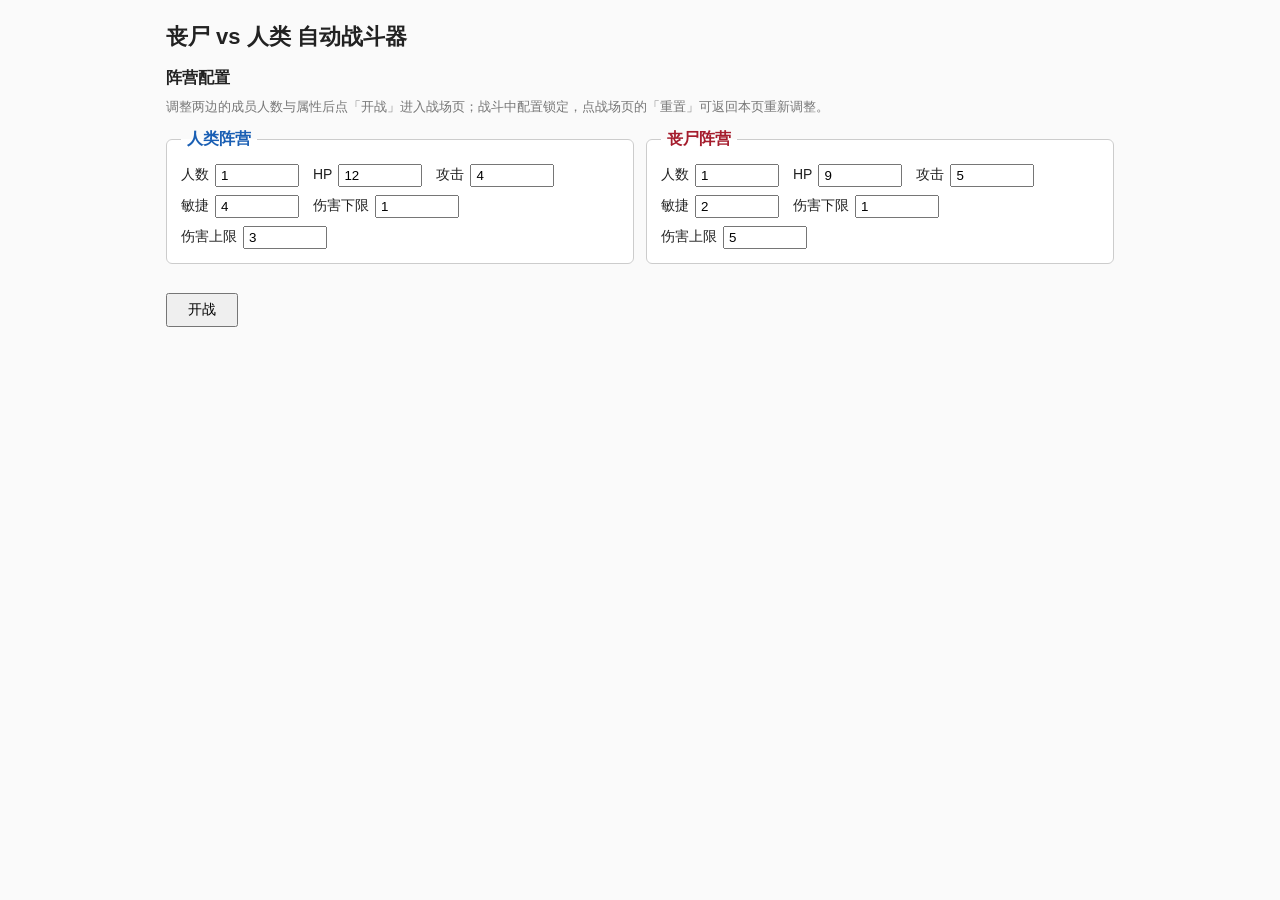
==== src/index.html @ df7a120a "refactor: move index.html into src/ as the entry point Follow-up to ADR 0002 per user request: the p" ====
<!DOCTYPE html>
<!--
======================================================================
 丧尸 vs 人类 自动战斗器
======================================================================
構成: 本ファイル（入口）+ styles.css / engine.js / ui.js（全て src/ 内）。
GameEngine / GameUI の API ドキュメントは engine.js 冒頭の
コメント塊を参照。
======================================================================
-->
<html lang="zh-CN">
<head>
<meta charset="UTF-8">
<meta name="viewport" content="width=device-width, initial-scale=1">
<title>丧尸 vs 人类 自动战斗器</title>
<link rel="stylesheet" href="styles.css">
</head>
<body>
<h1>丧尸 vs 人类 自动战斗器</h1>

<!-- 配置ページ（画面 1/2） -->
<section id="config-screen">
  <h2>阵营配置</h2>
  <p class="hint">调整两边的成员人数与属性后点「开战」进入战场页；战斗中配置锁定，点战场页的「重置」可返回本页重新调整。</p>
  <div id="faction-configs" class="factions"></div>
  <div id="config-error" class="error"></div>
  <div class="actions">
    <button id="btn-start">开战</button>
  </div>
</section>

<!-- 戦場ページ（画面 2/2） -->
<section id="battle-screen" hidden>
  <div class="battle-bar">
    <span class="bar-label">速度：</span>
    <button id="speed-slow" class="speed-btn">慢</button>
    <button id="speed-middle" class="speed-btn">中</button>
    <button id="speed-fast" class="speed-btn">快</button>
    <span class="bar-gap"></span>
    <button id="btn-skip">跳到结果</button>
    <button id="btn-reset">重置</button>
  </div>
  <div id="order-strip"></div>
  <div id="battlefield">
    <div class="side human-side">
      <div class="side-label human">人类阵营</div>
      <div class="side-grid" id="human-grid"></div>
    </div>
    <div class="vs-mark">VS</div>
    <div class="side zombie-side">
      <div class="side-label zombie">丧尸阵营</div>
      <div class="side-grid" id="zombie-grid"></div>
    </div>
  </div>
  <div id="battle-banner" hidden>
    <div id="banner-title"></div>
    <div id="banner-body" class="banner-body"></div>
  </div>
  <h2>战斗日志 <button id="btn-clear-log" class="small">清空日志</button></h2>
  <div id="battle-log" class="log"></div>
</section>

<script src="engine.js"></script>
<script src="ui.js"></script>
</body>
</html>
---- src/styles.css ----
:root { color-scheme: light; }
  * { box-sizing: border-box; }
  body {
    font-family: "Microsoft YaHei", "PingFang SC", "Segoe UI", sans-serif;
    max-width: 980px;
    margin: 0 auto;
    padding: 16px;
    color: #222;
    background: #fafafa;
    line-height: 1.55;
  }
  h1 { font-size: 22px; margin: 4px 0 12px; }
  h2 { font-size: 16px; margin: 10px 0 6px; }
  .hint { color: #777; font-size: 13px; margin: 2px 0 10px; }
  .factions { display: flex; gap: 12px; flex-wrap: wrap; }
  fieldset.faction {
    flex: 1 1 340px;
    border: 1px solid #ccc;
    border-radius: 6px;
    background: #fff;
    padding: 6px 14px 12px;
    margin: 0;
  }
  fieldset.faction.human legend { color: #1a5fb4; font-weight: bold; padding: 0 6px; }
  fieldset.faction.zombie legend { color: #a51d2d; font-weight: bold; padding: 0 6px; }
  .field { display: inline-flex; align-items: center; gap: 6px; margin: 6px 14px 2px 0; font-size: 14px; }
  .field input { width: 84px; padding: 2px 4px; }
  .error { color: #c01c28; font-size: 14px; min-height: 1.2em; margin: 8px 0 4px; }
  .actions { margin: 4px 0 8px; }
  button { padding: 6px 20px; font-size: 14px; cursor: pointer; }
  button:disabled { cursor: not-allowed; opacity: 0.5; }
  button.small { padding: 1px 10px; font-size: 12px; font-weight: normal; }

  /* ---- 戦場ページ：操作バー ---------------------------------------- */
  .battle-bar { display: flex; align-items: center; gap: 8px; margin: 2px 0 10px; flex-wrap: wrap; }
  .bar-label { font-size: 14px; color: #555; }
  .bar-gap { flex: 1 1 0; }
  .speed-btn { padding: 4px 16px; }
  .speed-btn.active { background: #1a5fb4; border-color: #1a5fb4; color: #fff; }

  /* ---- 順序帯 -------------------------------------------------------- */
  #order-strip {
    display: flex; flex-wrap: wrap; gap: 6px;
    padding: 8px; border: 1px solid #ccc; border-radius: 6px;
    background: #fff; min-height: 56px;
  }
  .chip {
    width: 62px; text-align: center;
    border: 1px solid #ddd; border-radius: 6px; background: #fff;
    padding: 4px 2px 2px; position: relative;
    transition: transform .15s ease, border-color .15s ease,
                background .15s ease, opacity .2s ease;
  }
  .chip-emoji { font-size: 20px; line-height: 1.2; }
  .chip-name { font-size: 11px; color: #333; white-space: nowrap; overflow: hidden; text-overflow: ellipsis; }
  .chip.active {
    transform: scale(1.18);
    border-color: #e8a33d; background: #fff7e0;
    box-shadow: 0 0 8px rgba(232, 163, 61, .75);
    z-index: 2;
  }
  .chip.downed { opacity: .45; filter: grayscale(1); }

  /* ---- 戦場（左右対峙の折り返しグリッド） ---------------------------- */
  #battlefield { display: flex; gap: 12px; align-items: flex-start; margin: 26px 0 14px; }
  .side { flex: 1 1 0; min-width: 0; }
  .side-label { font-weight: bold; font-size: 14px; margin-bottom: 8px; }
  .side-label.human { color: #1a5fb4; }
  .side-label.zombie { color: #a51d2d; text-align: right; }
  .side-grid { display: flex; flex-wrap: wrap; gap: 8px; justify-content: flex-start; }
  .zombie-side .side-grid { justify-content: flex-end; }
  .vs-mark { align-self: center; font-weight: bold; color: #bbb; font-size: 15px; flex: 0 0 auto; }

  /* ---- キャラカード（Emoji + 名前 + 血条） --------------------------- */
  .unit-card {
    width: 86px;
    border: 1px solid #ccc; border-radius: 6px; background: #fff;
    padding: 8px 4px 6px; text-align: center; position: relative;
    transition: opacity .2s ease, border-color .2s ease, box-shadow .2s ease;
  }
  .unit-card.human { border-top: 3px solid #1a5fb4; }
  .unit-card.zombie { border-top: 3px solid #a51d2d; }
  .unit-card.current { border-color: #e8a33d; box-shadow: 0 0 6px rgba(232, 163, 61, .8); }
  .unit-card.downed { opacity: .45; filter: grayscale(1); }
  .unit-emoji { font-size: 26px; line-height: 1.2; }
  .unit-name { font-size: 12px; color: #333; white-space: nowrap; overflow: hidden; text-overflow: ellipsis; }
  .hp-bar { height: 8px; background: #e5e5e5; border-radius: 4px; overflow: hidden; margin-top: 5px; }
  .hp-fill { height: 100%; width: 100%; background: #3fa34d; border-radius: 4px; transition: width .45s ease; }
  .hp-num { font-size: 11px; color: #666; margin-top: 2px; font-family: Consolas, monospace; }

  /* ---- 飘字（カード頭上に浮かんで消える） ---------------------------- */
  .float-layer { position: absolute; left: 0; right: 0; top: -10px; height: 0; pointer-events: none; z-index: 5; }
  .float-text {
    position: absolute; left: 50%; top: 0; transform: translateX(-50%);
    white-space: nowrap; font-weight: bold; font-size: 13px;
    text-shadow: 0 0 3px #fff, 0 0 3px #fff;
    animation: float-up .9s ease-out forwards;
  }
  .float-info { color: #333; }
  .float-damage { color: #c01c28; font-size: 15px; }
  @keyframes float-up {
    from { opacity: 1; transform: translate(-50%, 0); }
    to   { opacity: 0; transform: translate(-50%, -34px); }
  }

  /* ---- 被弾ライトアニメ（赤フラッシュ + 揺れ） ------------------------ */
  .unit-card.hit-flash { animation: hit-flash .5s ease; }
  @keyframes hit-flash {
    0%   { background: #fff; }
    25%  { background: #ffd2d2; transform: translateX(-3px); }
    50%  { background: #ffb3b3; transform: translateX(3px); }
    75%  { background: #ffd2d2; transform: translateX(-2px); }
    100% { background: #fff; transform: none; }
  }

  /* ---- 終局バナー ---------------------------------------------------- */
  #battle-banner {
    border: 2px solid #1a7f37; background: #eaf6ee; border-radius: 6px;
    padding: 10px 16px; margin: 12px 0; text-align: center;
  }
  #battle-banner.draw { border-color: #b26a00; background: #fff7e0; }
  #banner-title { font-size: 18px; font-weight: bold; margin: 2px 0; }
  .banner-body { white-space: pre-line; margin: 2px 0; font-size: 14px; font-family: inherit; }

  /* ---- 戦闘ログ ------------------------------------------------------ */
  .log {
    font-family: Consolas, "Courier New", monospace;
    font-size: 13px;
    border: 1px solid #ccc;
    background: #fff;
    border-radius: 6px;
    padding: 8px 12px;
    max-height: 460px;
    overflow-y: auto;
  }
  .log-round { font-weight: bold; color: #666; margin-top: 8px; }
  .log-order-header { font-weight: bold; margin-top: 4px; }
  .log-order { color: #333; }
  .log-reroll { color: #b26a00; }
  .log-action-fail { color: #9a9a9a; }
  .log-action-dodge { color: #1c5d99; }
  .log-action-hit { color: #222; }
  .log-victory { font-weight: bold; color: #1a7f37; margin-top: 6px; }
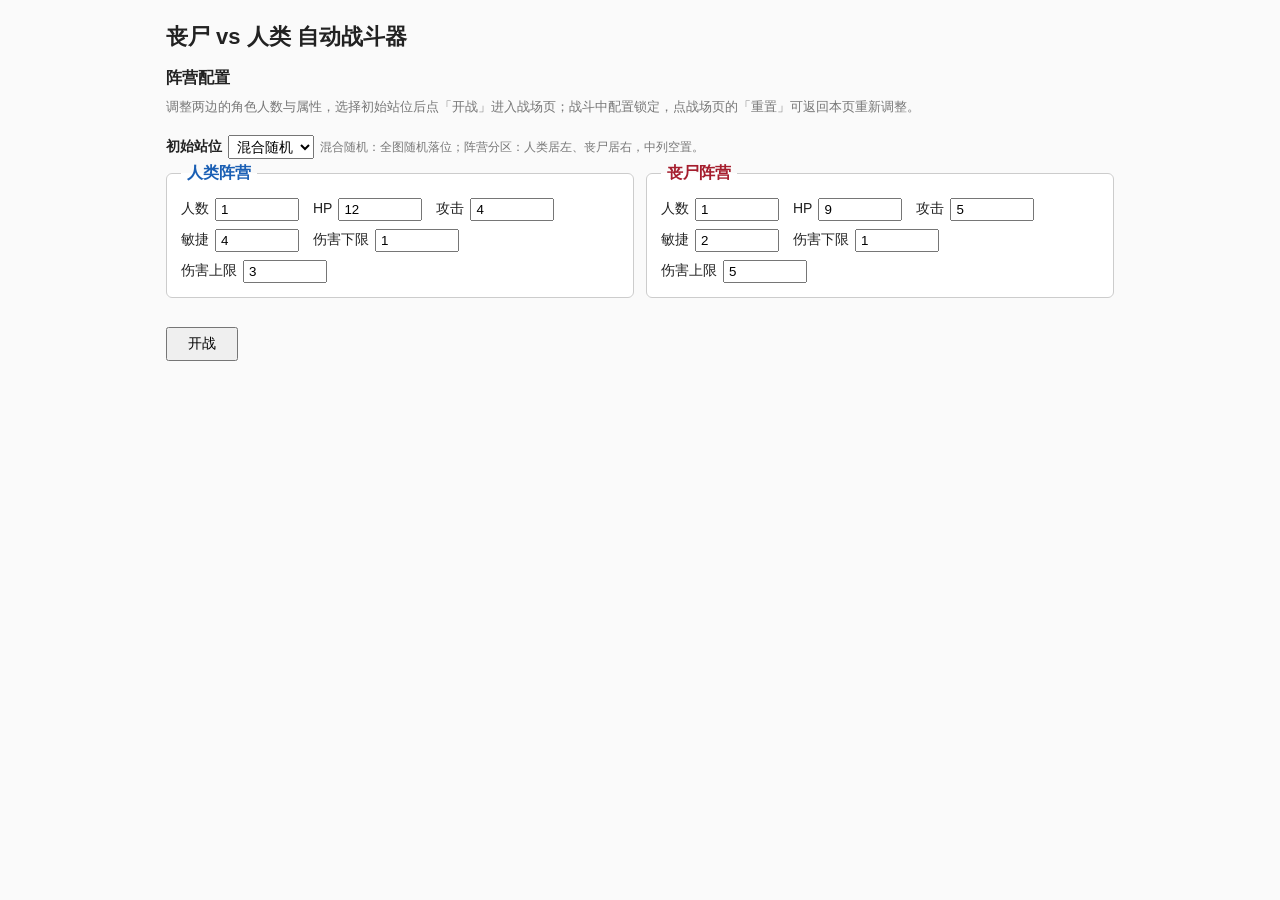
==== commit dbe9788d: "feat(ui): render 9x9 battlefield grid with placement select and slide animation - replace the two-si" ====
--- a/src/index.html
+++ b/src/index.html
@@ -21,7 +21,15 @@
 <!-- 配置ページ（画面 1/2） -->
 <section id="config-screen">
   <h2>阵营配置</h2>
-  <p class="hint">调整两边的成员人数与属性后点「开战」进入战场页；战斗中配置锁定，点战场页的「重置」可返回本页重新调整。</p>
+  <p class="hint">调整两边的角色人数与属性，选择初始站位后点「开战」进入战场页；战斗中配置锁定，点战场页的「重置」可返回本页重新调整。</p>
+  <div class="field global-field">
+    <label for="config-placement">初始站位</label>
+    <select id="config-placement">
+      <option value="mixed">混合随机</option>
+      <option value="split">阵营分区</option>
+    </select>
+    <span class="field-note">混合随机：全图随机落位；阵营分区：人类居左、丧尸居右，中列空置。</span>
+  </div>
   <div id="faction-configs" class="factions"></div>
   <div id="config-error" class="error"></div>
   <div class="actions">
@@ -42,15 +50,7 @@
   </div>
   <div id="order-strip"></div>
   <div id="battlefield">
-    <div class="side human-side">
-      <div class="side-label human">人类阵营</div>
-      <div class="side-grid" id="human-grid"></div>
-    </div>
-    <div class="vs-mark">VS</div>
-    <div class="side zombie-side">
-      <div class="side-label zombie">丧尸阵营</div>
-      <div class="side-grid" id="zombie-grid"></div>
-    </div>
+    <div id="battle-grid"></div>
   </div>
   <div id="battle-banner" hidden>
     <div id="banner-title"></div>
--- a/src/styles.css
+++ b/src/styles.css
@@ -25,6 +25,9 @@
   fieldset.faction.zombie legend { color: #a51d2d; font-weight: bold; padding: 0 6px; }
   .field { display: inline-flex; align-items: center; gap: 6px; margin: 6px 14px 2px 0; font-size: 14px; }
   .field input { width: 84px; padding: 2px 4px; }
+  .field select { padding: 2px 4px; font-size: 14px; }
+  .field.global-field { margin: 8px 0 2px; font-weight: bold; }
+  .field .field-note { font-weight: normal; color: #777; font-size: 12px; }
   .error { color: #c01c28; font-size: 14px; min-height: 1.2em; margin: 8px 0 4px; }
   .actions { margin: 4px 0 8px; }
   button { padding: 6px 20px; font-size: 14px; cursor: pointer; }
@@ -61,32 +64,38 @@
   }
   .chip.downed { opacity: .45; filter: grayscale(1); }
 
-  /* ---- 戦場（左右対峙の折り返しグリッド） ---------------------------- */
-  #battlefield { display: flex; gap: 12px; align-items: flex-start; margin: 26px 0 14px; }
-  .side { flex: 1 1 0; min-width: 0; }
-  .side-label { font-weight: bold; font-size: 14px; margin-bottom: 8px; }
-  .side-label.human { color: #1a5fb4; }
-  .side-label.zombie { color: #a51d2d; text-align: right; }
-  .side-grid { display: flex; flex-wrap: wrap; gap: 8px; justify-content: flex-start; }
-  .zombie-side .side-grid { justify-content: flex-end; }
-  .vs-mark { align-self: center; font-weight: bold; color: #bbb; font-size: 15px; flex: 0 0 auto; }
+  /* ---- 戦場（9×9 グリッド） ------------------------------------------ */
+  #battlefield { display: flex; justify-content: center; margin: 20px 0 14px; }
+  /* マス辺長 44px は ui.js の CELL_PX と必ず一致させること */
+  #battle-grid {
+    position: relative;
+    display: grid;
+    grid-template-columns: repeat(9, 44px);
+    grid-template-rows: repeat(9, 44px);
+    border: 2px solid #bbb; border-radius: 6px; background: #fff;
+    box-shadow: 0 1px 4px rgba(0, 0, 0, .08);
+  }
+  .grid-cell { border: 1px solid #ececec; }
+  .grid-cell.alt { background: #f6f8f6; }
 
-  /* ---- キャラカード（Emoji + 名前 + 血条） --------------------------- */
+  /* ---- キャラカード（マス内の紧凑卡: Emoji + 迷你血条、名前は title） --- */
   .unit-card {
-    width: 86px;
-    border: 1px solid #ccc; border-radius: 6px; background: #fff;
-    padding: 8px 4px 6px; text-align: center; position: relative;
-    transition: opacity .2s ease, border-color .2s ease, box-shadow .2s ease;
+    position: absolute; left: 0; top: 0;
+    width: 44px; height: 44px;
+    border: 1px solid #ccc; border-radius: 4px; background: #fff;
+    padding: 1px 1px 3px;
+    display: flex; flex-direction: column; align-items: center; justify-content: center;
+    gap: 1px;
+    transition: transform .25s ease, opacity .2s ease, border-color .2s ease, box-shadow .2s ease;
   }
-  .unit-card.human { border-top: 3px solid #1a5fb4; }
-  .unit-card.zombie { border-top: 3px solid #a51d2d; }
-  .unit-card.current { border-color: #e8a33d; box-shadow: 0 0 6px rgba(232, 163, 61, .8); }
-  .unit-card.downed { opacity: .45; filter: grayscale(1); }
-  .unit-emoji { font-size: 26px; line-height: 1.2; }
-  .unit-name { font-size: 12px; color: #333; white-space: nowrap; overflow: hidden; text-overflow: ellipsis; }
-  .hp-bar { height: 8px; background: #e5e5e5; border-radius: 4px; overflow: hidden; margin-top: 5px; }
-  .hp-fill { height: 100%; width: 100%; background: #3fa34d; border-radius: 4px; transition: width .45s ease; }
-  .hp-num { font-size: 11px; color: #666; margin-top: 2px; font-family: Consolas, monospace; }
+  .unit-card.human { border-top: 2px solid #1a5fb4; }
+  .unit-card.zombie { border-top: 2px solid #a51d2d; }
+  .unit-card.current { border-color: #e8a33d; box-shadow: 0 0 6px rgba(232, 163, 61, .8); z-index: 3; }
+  /* 倒地はグリッドから即時除去（表示を消す。順序帯は灰化 💀 を保持） */
+  .unit-card.downed { display: none; }
+  .unit-emoji { font-size: 19px; line-height: 1.1; }
+  .hp-bar { width: 34px; height: 5px; background: #e5e5e5; border-radius: 3px; overflow: hidden; }
+  .hp-fill { height: 100%; width: 100%; background: #3fa34d; border-radius: 3px; transition: width .45s ease; }
 
   /* ---- 飘字（カード頭上に浮かんで消える） ---------------------------- */
   .float-layer { position: absolute; left: 0; right: 0; top: -10px; height: 0; pointer-events: none; z-index: 5; }
@@ -104,13 +113,15 @@
   }
 
   /* ---- 被弾ライトアニメ（赤フラッシュ + 揺れ） ------------------------ */
+  /* 揺れは margin で表現する。transform はマス位置の保持に使っており、
+     keyframes で transform を書くと原点へ飛んで見えるため触らない */
   .unit-card.hit-flash { animation: hit-flash .5s ease; }
   @keyframes hit-flash {
     0%   { background: #fff; }
-    25%  { background: #ffd2d2; transform: translateX(-3px); }
-    50%  { background: #ffb3b3; transform: translateX(3px); }
-    75%  { background: #ffd2d2; transform: translateX(-2px); }
-    100% { background: #fff; transform: none; }
+    25%  { background: #ffd2d2; margin-left: -3px; }
+    50%  { background: #ffb3b3; margin-left: 3px; }
+    75%  { background: #ffd2d2; margin-left: -2px; }
+    100% { background: #fff; margin-left: 0; }
   }
 
   /* ---- 終局バナー ---------------------------------------------------- */
@@ -140,4 +151,6 @@
   .log-action-fail { color: #9a9a9a; }
   .log-action-dodge { color: #1c5d99; }
   .log-action-hit { color: #222; }
+  .log-action-move { color: #5a7d5a; }
+  .log-action-blocked { color: #b26a00; }
   .log-victory { font-weight: bold; color: #1a7f37; margin-top: 6px; }
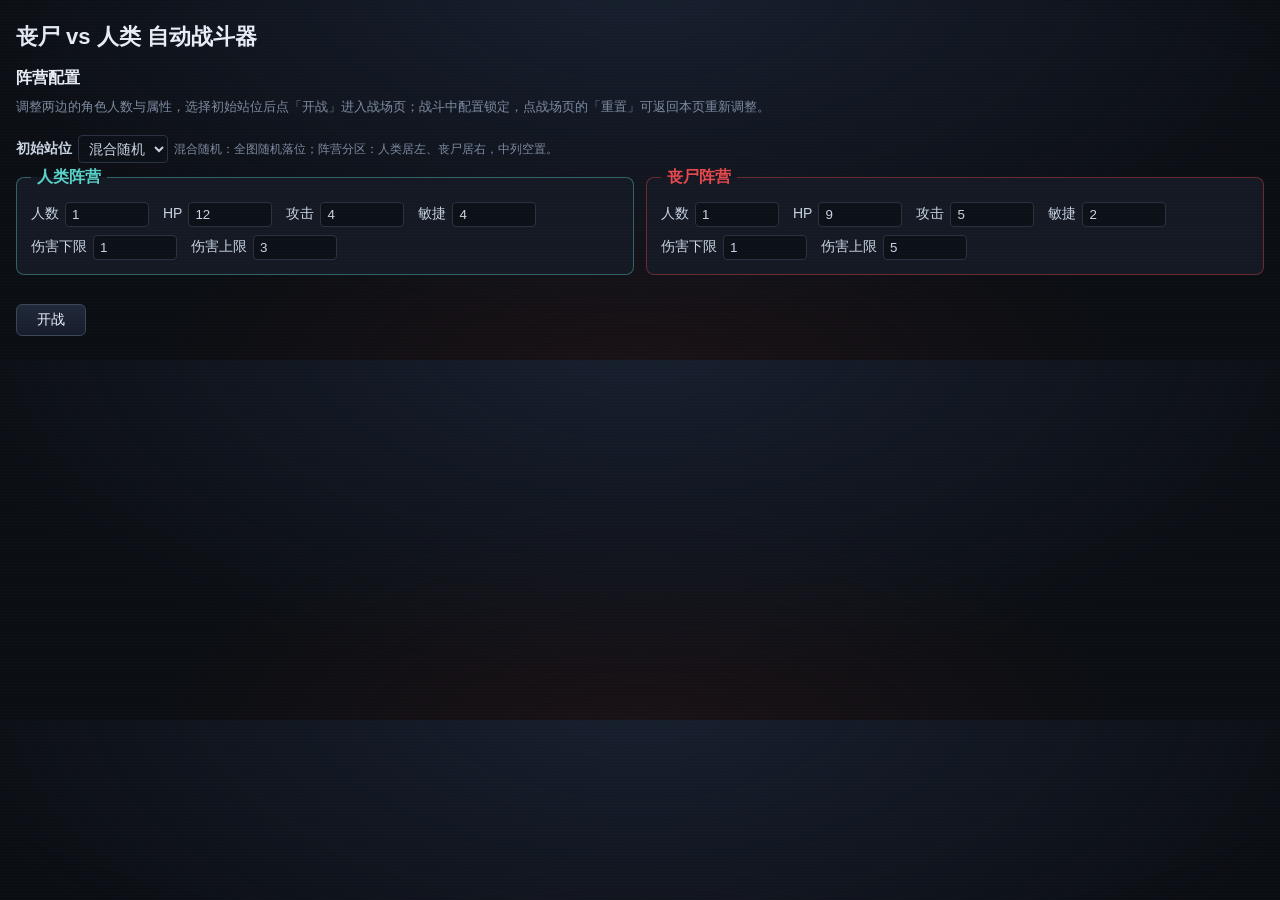
==== commit b71cfac7: "fix(ui): address first-review findings Standards axis: - README presentation sections re-synced with" ====
--- a/src/index.html
+++ b/src/index.html
@@ -18,8 +18,8 @@
 <body>
 <h1>丧尸 vs 人类 自动战斗器</h1>
 
-<!-- 配置ページ（画面 1/2） -->
-<section id="config-screen">
+<!-- 配置ページ（画面 1/2。暗色テーマクラスは #16 仕様 S8 の検査対象） -->
+<section id="config-screen" class="dark-theme">
   <h2>阵营配置</h2>
   <p class="hint">调整两边的角色人数与属性，选择初始站位后点「开战」进入战场页；战斗中配置锁定，点战场页的「重置」可返回本页重新调整。</p>
   <div class="field global-field">
@@ -37,27 +37,49 @@
   </div>
 </section>
 
-<!-- 戦場ページ（画面 2/2） -->
+<!-- 戦場ページ（画面 2/2。3 カラム骨組み: 左=態勢ゲージ / 中=戦場 / 右=ログ） -->
 <section id="battle-screen" hidden>
-  <div class="battle-bar">
-    <span class="bar-label">速度：</span>
-    <button id="speed-slow" class="speed-btn">慢</button>
-    <button id="speed-middle" class="speed-btn">中</button>
-    <button id="speed-fast" class="speed-btn">快</button>
-    <span class="bar-gap"></span>
-    <button id="btn-skip">跳到结果</button>
-    <button id="btn-reset">重置</button>
+  <div class="battle-columns">
+    <aside id="power-pane">
+      <h2>态势</h2>
+      <div class="camp-block human">
+        <div class="camp-name">人类阵营</div>
+        <div class="power-bar"><div class="power-fill" id="power-fill-human"></div></div>
+        <div class="power-num" id="power-num-human"></div>
+      </div>
+      <div class="camp-block zombie">
+        <div class="camp-name">丧尸阵营</div>
+        <div class="power-bar"><div class="power-fill" id="power-fill-zombie"></div></div>
+        <div class="power-num" id="power-num-zombie"></div>
+      </div>
+    </aside>
+    <div id="battlefield-wrap">
+      <div class="battle-bar">
+        <span class="bar-label">速度：</span>
+        <button id="speed-slow" class="speed-btn">慢</button>
+        <button id="speed-middle" class="speed-btn">中</button>
+        <button id="speed-fast" class="speed-btn">快</button>
+        <span class="bar-gap"></span>
+        <button id="btn-skip">跳到结果</button>
+        <button id="btn-reset">重置</button>
+      </div>
+      <div id="order-strip"></div>
+      <div id="battlefield">
+        <div id="battle-grid"></div>
+        <div id="intent-layer"></div>
+        <div id="fx-redge" class="fx-redge"></div>
+        <div id="fx-spot" class="fx-spot"></div>
+      </div>
+      <div id="battle-banner" hidden>
+        <div id="banner-title"></div>
+        <div id="banner-body" class="banner-body"></div>
+      </div>
+    </div>
+    <aside id="log-pane">
+      <h2>战斗日志 <button id="btn-clear-log" class="small">清空日志</button></h2>
+      <div id="battle-log" class="log"></div>
+    </aside>
   </div>
-  <div id="order-strip"></div>
-  <div id="battlefield">
-    <div id="battle-grid"></div>
-  </div>
-  <div id="battle-banner" hidden>
-    <div id="banner-title"></div>
-    <div id="banner-body" class="banner-body"></div>
-  </div>
-  <h2>战斗日志 <button id="btn-clear-log" class="small">清空日志</button></h2>
-  <div id="battle-log" class="log"></div>
 </section>
 
 <script src="engine.js"></script>
--- a/src/styles.css
+++ b/src/styles.css
@@ -1,156 +1,341 @@
-  :root { color-scheme: light; }
+  /* =====================================================================
+   * 暗色末日テーマ（#16 仕様: 原型 A「転播 HUD」の変数基線。対比度の微調整以外
+   * の色変更は禁止）。最小設計幅 ~1280px — 更窄では横方向スクロールする
+   * ===================================================================== */
+  :root {
+    color-scheme: dark;
+    --bg: #0b0e13; --bg2: #10141c; --panel: #141924; --line: #2a3140;
+    --ink: #c9d4e3; --ink-dim: #7d8aa0;
+    --human: #5ad1c8; --human-deep: #1d6f6a;
+    --zombie: #e5484d; --zombie-deep: #7a1f24;
+    --gold: #e8c268;
+    /* 演出尺（#16 仕様。ui.js の FX_DUR と必ず一致させること） */
+    --dur-shake: .4s;   /* 初接戦: 画面シェイク＋赤縁グロー */
+    --dur-spot: .9s;    /* 倒地: スポットライト暗転 */
+    --dur-freeze: .6s;  /* 終局: フリーズ */
+  }
   * { box-sizing: border-box; }
   body {
     font-family: "Microsoft YaHei", "PingFang SC", "Segoe UI", sans-serif;
-    max-width: 980px;
+    min-width: 1280px;
     margin: 0 auto;
     padding: 16px;
-    color: #222;
-    background: #fafafa;
+    color: var(--ink);
     line-height: 1.55;
-  }
-  h1 { font-size: 22px; margin: 4px 0 12px; }
-  h2 { font-size: 16px; margin: 10px 0 6px; }
-  .hint { color: #777; font-size: 13px; margin: 2px 0 10px; }
+    background:
+      radial-gradient(1200px 600px at 50% -10%, #182030 0%, transparent 60%),
+      radial-gradient(900px 500px at 50% 115%, #1c1216 0%, transparent 55%),
+      var(--bg);
+  }
+  /* 廃土の質感: 微かな走査線＋暗隅（画像は使わない。最背面層なので触れない） */
+  body::after {
+    content: ""; position: fixed; inset: 0; pointer-events: none; z-index: 3;
+    background:
+      repeating-linear-gradient(0deg, rgba(255,255,255,.012) 0 1px, transparent 1px 3px),
+      radial-gradient(140% 100% at 50% 50%, transparent 55%, rgba(0,0,0,.42) 100%);
+  }
+  h1 { font-size: 22px; margin: 4px 0 12px; color: #e7edf5; }
+  h2 { font-size: 16px; margin: 10px 0 6px; color: #e7edf5; }
+  .hint { color: var(--ink-dim); font-size: 13px; margin: 2px 0 10px; }
+
+  /* ---- 配置ページ ------------------------------------------------------ */
   .factions { display: flex; gap: 12px; flex-wrap: wrap; }
   fieldset.faction {
     flex: 1 1 340px;
-    border: 1px solid #ccc;
-    border-radius: 6px;
-    background: #fff;
+    border: 1px solid var(--line);
+    border-radius: 8px;
+    background: var(--panel);
     padding: 6px 14px 12px;
     margin: 0;
   }
-  fieldset.faction.human legend { color: #1a5fb4; font-weight: bold; padding: 0 6px; }
-  fieldset.faction.zombie legend { color: #a51d2d; font-weight: bold; padding: 0 6px; }
+  fieldset.faction.human { border-color: rgba(90, 209, 200, .4); }
+  fieldset.faction.zombie { border-color: rgba(229, 72, 77, .4); }
+  fieldset.faction.human legend { color: var(--human); font-weight: bold; padding: 0 6px; }
+  fieldset.faction.zombie legend { color: var(--zombie); font-weight: bold; padding: 0 6px; }
   .field { display: inline-flex; align-items: center; gap: 6px; margin: 6px 14px 2px 0; font-size: 14px; }
-  .field input { width: 84px; padding: 2px 4px; }
-  .field select { padding: 2px 4px; font-size: 14px; }
+  .field input {
+    width: 84px; padding: 4px 6px;
+    background: #0c1017; border: 1px solid var(--line); color: var(--ink);
+    border-radius: 4px;
+  }
+  .field select {
+    padding: 4px 6px; font-size: 14px;
+    background: #0c1017; border: 1px solid var(--line); color: var(--ink);
+    border-radius: 4px;
+  }
+  .field input:focus, .field select:focus { outline: 1px solid var(--human); }
   .field.global-field { margin: 8px 0 2px; font-weight: bold; }
-  .field .field-note { font-weight: normal; color: #777; font-size: 12px; }
-  .error { color: #c01c28; font-size: 14px; min-height: 1.2em; margin: 8px 0 4px; }
+  .field .field-note { font-weight: normal; color: var(--ink-dim); font-size: 12px; }
+  .error { color: #ff7b80; font-size: 14px; min-height: 1.2em; margin: 8px 0 4px; }
   .actions { margin: 4px 0 8px; }
-  button { padding: 6px 20px; font-size: 14px; cursor: pointer; }
-  button:disabled { cursor: not-allowed; opacity: 0.5; }
+  button {
+    padding: 6px 20px; font-size: 14px; cursor: pointer;
+    background: linear-gradient(180deg, #20283a, #161c2a); color: #eaf1fb;
+    border: 1px solid #3b4656; border-radius: 6px;
+  }
+  button:hover { box-shadow: 0 0 12px rgba(90, 209, 200, .25); }
+  button:disabled { cursor: not-allowed; opacity: .45; box-shadow: none; }
   button.small { padding: 1px 10px; font-size: 12px; font-weight: normal; }
 
-  /* ---- 戦場ページ：操作バー ---------------------------------------- */
+  /* ---- 戦場ページ 3 カラム骨組み（#16: 左=態勢ゲージ / 中=戦場 / 右=ログ） -------- */
+  .battle-columns {
+    display: grid;
+    grid-template-columns: 250px minmax(620px, auto) 330px;
+    gap: 16px;
+    align-items: start;
+  }
+  #power-pane { position: sticky; top: 12px; }
+  #power-pane h2 { margin: 2px 0 8px; }
+  .camp-block {
+    border: 1px solid var(--line); border-radius: 8px; background: var(--panel);
+    padding: 10px 12px; margin-bottom: 12px;
+  }
+  .camp-block.human .camp-name { color: var(--human); font-weight: bold; font-size: 13px; margin-bottom: 7px; }
+  .camp-block.zombie .camp-name { color: var(--zombie); font-weight: bold; font-size: 13px; margin-bottom: 7px; }
+  .power-bar { height: 12px; border-radius: 6px; background: #1a212e; overflow: hidden; border: 1px solid #232b3b; }
+  .power-fill { height: 100%; width: 100%; transition: width .5s ease; }
+  .camp-block.human .power-fill { background: linear-gradient(90deg, var(--human-deep), var(--human)); }
+  .camp-block.zombie .power-fill { background: linear-gradient(90deg, var(--zombie-deep), var(--zombie)); }
+  .power-num { font-size: 12px; color: var(--ink-dim); text-align: right; margin-top: 5px; font-variant-numeric: tabular-nums; }
+  #log-pane { position: sticky; top: 12px; }
+  #log-pane h2 { margin: 2px 0 6px; }
+
+  /* ---- 戦場ページ：操作バー -------------------------------------------- */
   .battle-bar { display: flex; align-items: center; gap: 8px; margin: 2px 0 10px; flex-wrap: wrap; }
-  .bar-label { font-size: 14px; color: #555; }
+  .bar-label { font-size: 14px; color: var(--ink-dim); }
   .bar-gap { flex: 1 1 0; }
   .speed-btn { padding: 4px 16px; }
-  .speed-btn.active { background: #1a5fb4; border-color: #1a5fb4; color: #fff; }
-
-  /* ---- 順序帯 -------------------------------------------------------- */
+  .speed-btn.active {
+    background: linear-gradient(180deg, #1d4b47, #143230);
+    border-color: var(--human); color: #dffffb;
+    box-shadow: 0 0 10px rgba(90, 209, 200, .3);
+  }
+
+  /* ---- 順序帯 ---------------------------------------------------------- */
   #order-strip {
     display: flex; flex-wrap: wrap; gap: 6px;
-    padding: 8px; border: 1px solid #ccc; border-radius: 6px;
-    background: #fff; min-height: 56px;
+    padding: 8px; border: 1px solid var(--line); border-radius: 8px;
+    background: var(--panel); min-height: 56px;
   }
   .chip {
     width: 62px; text-align: center;
-    border: 1px solid #ddd; border-radius: 6px; background: #fff;
+    border: 1px solid var(--line); border-radius: 6px; background: rgba(255, 255, 255, .02);
     padding: 4px 2px 2px; position: relative;
     transition: transform .15s ease, border-color .15s ease,
                 background .15s ease, opacity .2s ease;
   }
+  .chip.human { border-color: rgba(90, 209, 200, .35); }
+  .chip.zombie { border-color: rgba(229, 72, 77, .35); }
   .chip-emoji { font-size: 20px; line-height: 1.2; }
-  .chip-name { font-size: 11px; color: #333; white-space: nowrap; overflow: hidden; text-overflow: ellipsis; }
+  .chip-name { font-size: 11px; color: var(--ink); white-space: nowrap; overflow: hidden; text-overflow: ellipsis; }
   .chip.active {
     transform: scale(1.18);
-    border-color: #e8a33d; background: #fff7e0;
-    box-shadow: 0 0 8px rgba(232, 163, 61, .75);
+    background: rgba(255, 255, 255, .08);
+    border-color: var(--gold);
+    box-shadow: 0 0 10px rgba(232, 194, 104, .55);
     z-index: 2;
   }
-  .chip.downed { opacity: .45; filter: grayscale(1); }
-
-  /* ---- 戦場（9×9 グリッド） ------------------------------------------ */
-  #battlefield { display: flex; justify-content: center; margin: 20px 0 14px; }
-  /* マス辺長 44px は ui.js の CELL_PX と必ず一致させること */
+  .chip.downed { opacity: .38; filter: grayscale(.9); }
+
+  /* ---- 戦場（9×9 グリッド） -------------------------------------------- */
+  /* 枠線は #battlefield 側に持たせる（#intent-layer と格子の座標原点を
+     一致させるため。grid は素の 9×9 並びだけにする） */
+  #battlefield {
+    position: relative;
+    display: flex; justify-content: center;
+    margin: 20px 0 14px;
+    border: 1px solid var(--line); border-radius: 8px; background: #070a0f;
+    padding: 6px;
+    box-shadow: 0 18px 50px rgba(0, 0, 0, .55), inset 0 0 40px rgba(0, 0, 0, .5);
+  }
+  /* マス辺長 64px は ui.js の CELL_PX と必ず一致させること（#16 仕様） */
   #battle-grid {
     position: relative;
     display: grid;
-    grid-template-columns: repeat(9, 44px);
-    grid-template-rows: repeat(9, 44px);
-    border: 2px solid #bbb; border-radius: 6px; background: #fff;
-    box-shadow: 0 1px 4px rgba(0, 0, 0, .08);
-  }
-  .grid-cell { border: 1px solid #ececec; }
-  .grid-cell.alt { background: #f6f8f6; }
-
-  /* ---- キャラカード（マス内の紧凑卡: Emoji + 迷你血条、名前は title） --- */
+    grid-template-columns: repeat(9, 64px);
+    grid-template-rows: repeat(9, 64px);
+  }
+  .grid-cell {
+    border: 1px solid #1b212d; background: #0d1119; border-radius: 2px;
+    background-image: linear-gradient(135deg, rgba(255, 255, 255, .015) 25%, transparent 25%);
+  }
+  .grid-cell.alt { background-color: #101623; }
+
+  /* ---- キャラカード（マス内カード: Emoji + ミニ血条 + 常時表示名前） --------- */
   .unit-card {
     position: absolute; left: 0; top: 0;
-    width: 44px; height: 44px;
-    border: 1px solid #ccc; border-radius: 4px; background: #fff;
-    padding: 1px 1px 3px;
+    width: 64px; height: 64px;
+    border: 1px solid var(--line); border-radius: 4px;
+    background: linear-gradient(180deg, rgba(255, 255, 255, .06), rgba(255, 255, 255, .015));
+    padding: 2px 1px 1px;
     display: flex; flex-direction: column; align-items: center; justify-content: center;
     gap: 1px;
     transition: transform .25s ease, opacity .2s ease, border-color .2s ease, box-shadow .2s ease;
   }
-  .unit-card.human { border-top: 2px solid #1a5fb4; }
-  .unit-card.zombie { border-top: 2px solid #a51d2d; }
-  .unit-card.current { border-color: #e8a33d; box-shadow: 0 0 6px rgba(232, 163, 61, .8); z-index: 3; }
-  /* 倒地はグリッドから即時除去（表示を消す。順序帯は灰化 💀 を保持） */
-  .unit-card.downed { display: none; }
-  .unit-emoji { font-size: 19px; line-height: 1.1; }
-  .hp-bar { width: 34px; height: 5px; background: #e5e5e5; border-radius: 3px; overflow: hidden; }
-  .hp-fill { height: 100%; width: 100%; background: #3fa34d; border-radius: 3px; transition: width .45s ease; }
-
-  /* ---- 飘字（カード頭上に浮かんで消える） ---------------------------- */
+  .unit-card.human {
+    border-color: rgba(90, 209, 200, .55); border-top: 2px solid var(--human);
+    box-shadow: 0 0 9px rgba(90, 209, 200, .18);
+  }
+  .unit-card.zombie {
+    border-color: rgba(229, 72, 77, .55); border-top: 2px solid var(--zombie);
+    box-shadow: 0 0 9px rgba(229, 72, 77, .18);
+  }
+  .unit-card.current {
+    border-color: var(--gold); box-shadow: 0 0 10px rgba(232, 194, 104, .65);
+    outline: 1.5px solid rgba(255, 255, 255, .55); outline-offset: 1px;
+    z-index: 3;
+  }
+  /* 倒地（#16 仕様: グレースケール＋スタンプ）: 倒地拍に「倒地」スタンプを押し、
+     そのまま薄れながら消える（JS タイマー不使用。クラスは残すので検査は
+     classList で成立つ） */
+  .unit-card.downed {
+    pointer-events: none;
+    filter: grayscale(1);
+    animation: downed-out 1.5s ease forwards;
+  }
+  .unit-card.downed::after {
+    content: '倒地';
+    position: absolute; inset: 0;
+    display: flex; align-items: center; justify-content: center;
+    color: var(--zombie); font-weight: 800; font-size: 13px; letter-spacing: .2em;
+    text-indent: .2em;
+    border: 2px solid var(--zombie); border-radius: 4px;
+    background: rgba(11, 14, 19, .72);
+    transform: rotate(-12deg);
+  }
+  @keyframes downed-out {
+    0% { opacity: 1; }
+    55% { opacity: .85; }
+    100% { opacity: 0; }
+  }
+  .unit-emoji { font-size: 26px; line-height: 1.1; }
+  .hp-bar { width: 46px; height: 5px; background: #232a38; border-radius: 3px; overflow: hidden; }
+  .hp-fill { height: 100%; width: 100%; border-radius: 3px; transition: width .45s ease; }
+  .unit-card.human .hp-fill { background: linear-gradient(90deg, var(--human-deep), var(--human)); }
+  .unit-card.zombie .hp-fill { background: linear-gradient(90deg, var(--zombie-deep), var(--zombie)); }
+  /* 常時表示名前（#16 仕様: 4 字超は省略記号。data は全文を保持する。
+     10px 全角 4 字 = 40px が上限なので、5 字目から必ず「…」に丸まる） */
+  .unit-name {
+    max-width: 43px; font-size: 10px; line-height: 1.1; color: var(--ink-dim);
+    white-space: nowrap; overflow: hidden; text-overflow: ellipsis;
+  }
+
+  /* ---- 飘字（カード頭上に浮かんで消える） ------------------------------ */
   .float-layer { position: absolute; left: 0; right: 0; top: -10px; height: 0; pointer-events: none; z-index: 5; }
   .float-text {
     position: absolute; left: 50%; top: 0; transform: translateX(-50%);
-    white-space: nowrap; font-weight: bold; font-size: 13px;
-    text-shadow: 0 0 3px #fff, 0 0 3px #fff;
+    white-space: nowrap; font-weight: bold; font-size: 14px;
+    text-shadow: 0 2px 6px #000;
     animation: float-up .9s ease-out forwards;
   }
-  .float-info { color: #333; }
-  .float-damage { color: #c01c28; font-size: 15px; }
+  .float-info { color: #9fb3d0; font-size: 12px; }
+  .float-damage { color: #ff7b80; font-size: 15px; }
   @keyframes float-up {
     from { opacity: 1; transform: translate(-50%, 0); }
     to   { opacity: 0; transform: translate(-50%, -34px); }
   }
 
-  /* ---- 被弾ライトアニメ（赤フラッシュ + 揺れ） ------------------------ */
-  /* 揺れは margin で表現する。transform はマス位置の保持に使っており、
-     keyframes で transform を書くと原点へ飛んで見えるため触らない */
-  .unit-card.hit-flash { animation: hit-flash .5s ease; }
+  /* ---- 被弾ライトアニメ（赤フラッシュ） -------------------------------- */
+  /* transform はマス位置の保持に使うため触らない（原型 A の hitflash と同じく
+     色の脈動だけに絞る） */
+  .unit-card.hit-flash { animation: hit-flash .38s ease; }
   @keyframes hit-flash {
-    0%   { background: #fff; }
-    25%  { background: #ffd2d2; margin-left: -3px; }
-    50%  { background: #ffb3b3; margin-left: 3px; }
-    75%  { background: #ffd2d2; margin-left: -2px; }
-    100% { background: #fff; margin-left: 0; }
-  }
-
-  /* ---- 終局バナー ---------------------------------------------------- */
+    0%   { background: rgba(229, 72, 77, .55); }
+    100% { background: linear-gradient(180deg, rgba(255, 255, 255, .06), rgba(255, 255, 255, .015)); }
+  }
+
+  /* ---- 意図層・重要シーン演出の覆い（骨組み層。grid の子数は不変） -------- */
+  #intent-layer {
+    position: absolute; left: 6px; top: 6px;   /* #battlefield の padding 6px と一致 */
+    width: 576px; height: 576px;               /* 9×64px。CELL_PX と一致させること */
+    pointer-events: none; z-index: 1; overflow: visible;
+  }
+  /* 意図は次拍の頭で消されるまで残る（~1200ms のフェード＋陣営色のグローが
+     足跡の発光残像を兼ねる） */
+  .intent-svg { position: absolute; left: 0; top: 0; animation: intent-fade 1.2s ease-out forwards; }
+  .intent-svg line { stroke-width: 2; opacity: .8; fill: none; }
+  .intent-svg circle { fill: none; stroke-width: 1.5; opacity: .7; }
+  .intent-svg.intent-human { filter: drop-shadow(0 0 4px rgba(90, 209, 200, .55)); }
+  .intent-svg.intent-zombie { filter: drop-shadow(0 0 4px rgba(229, 72, 77, .55)); }
+  .intent-svg.intent-human line, .intent-svg.intent-human circle { stroke: var(--human); }
+  .intent-svg.intent-zombie line, .intent-svg.intent-zombie circle { stroke: var(--zombie); }
+  @keyframes intent-fade {
+    0% { opacity: 0; }
+    15% { opacity: 1; }
+    70% { opacity: .8; }
+    100% { opacity: 0; }
+  }
+  .fx-redge {
+    position: absolute; inset: 0; border-radius: 8px;
+    pointer-events: none; opacity: 0; z-index: 4;
+  }
+  .fx-redge.on {
+    box-shadow: inset 0 0 0 2px rgba(229, 72, 77, .5), inset 0 0 60px rgba(229, 72, 77, .16);
+    animation: fx-redge var(--dur-shake);
+  }
+  .fx-spot {
+    position: absolute; inset: -80px;
+    pointer-events: none; opacity: 0; z-index: 6;
+    background: radial-gradient(ellipse at center, transparent 28%, rgba(5, 7, 11, .82) 76%);
+  }
+  .fx-spot.on { animation: fx-spot var(--dur-spot); }
+  /* 画面シェイクは transform を #battlefield に掛ける（カードの transform とは独立） */
+  #battlefield.fx-shake { animation: fx-shake var(--dur-shake); }
+  /* 終局のフリーズ（跳到結果でも同じ演出で着地する） */
+  #battlefield.fx-freeze { animation: fx-freeze var(--dur-freeze); }
+  @keyframes fx-redge { 0% { opacity: 0; } 30% { opacity: 1; } 100% { opacity: 0; } }
+  @keyframes fx-spot { 0% { opacity: 0; } 25% { opacity: 1; } 75% { opacity: 1; } 100% { opacity: 0; } }
+  @keyframes fx-shake {
+    0%, 100% { transform: translate(0, 0); }
+    20% { transform: translate(-6px, 3px); }
+    40% { transform: translate(5px, -4px); }
+    60% { transform: translate(-4px, -2px); }
+    80% { transform: translate(3px, 3px); }
+  }
+  @keyframes fx-freeze {
+    0% { filter: saturate(1); }
+    35% { filter: saturate(.35) brightness(1.05); }
+    100% { filter: saturate(.85); }
+  }
+
+  /* ---- 終局バナー ------------------------------------------------------ */
   #battle-banner {
-    border: 2px solid #1a7f37; background: #eaf6ee; border-radius: 6px;
+    border: 1px solid rgba(232, 194, 104, .45); background: rgba(232, 194, 104, .07);
+    border-radius: 8px;
     padding: 10px 16px; margin: 12px 0; text-align: center;
   }
-  #battle-banner.draw { border-color: #b26a00; background: #fff7e0; }
-  #banner-title { font-size: 18px; font-weight: bold; margin: 2px 0; }
-  .banner-body { white-space: pre-line; margin: 2px 0; font-size: 14px; font-family: inherit; }
-
-  /* ---- 戦闘ログ ------------------------------------------------------ */
+  #battle-banner.draw { border-color: rgba(178, 106, 0, .5); background: rgba(178, 106, 0, .1); }
+  #banner-title { font-size: 18px; font-weight: bold; margin: 2px 0; color: var(--gold); }
+  .banner-body { white-space: pre-line; margin: 2px 0; font-size: 14px; font-family: inherit; color: var(--ink); }
+
+  /* ---- 戦闘ログ（三級分層: 重要行の強調＋行動行の陣営色＋通常行） --------- */
   .log {
     font-family: Consolas, "Courier New", monospace;
     font-size: 13px;
-    border: 1px solid #ccc;
-    background: #fff;
-    border-radius: 6px;
-    padding: 8px 12px;
-    max-height: 460px;
+    border: 1px solid var(--line);
+    background: #0c0f15;
+    border-radius: 8px;
+    padding: 8px 6px;
+    height: 620px;
     overflow-y: auto;
-  }
-  .log-round { font-weight: bold; color: #666; margin-top: 8px; }
-  .log-order-header { font-weight: bold; margin-top: 4px; }
-  .log-order { color: #333; }
-  .log-reroll { color: #b26a00; }
-  .log-action-fail { color: #9a9a9a; }
-  .log-action-dodge { color: #1c5d99; }
-  .log-action-hit { color: #222; }
-  .log-action-move { color: #5a7d5a; }
-  .log-action-blocked { color: #b26a00; }
-  .log-victory { font-weight: bold; color: #1a7f37; margin-top: 6px; }
+    scrollbar-width: thin;
+    scrollbar-color: var(--line) transparent;
+  }
+  .log > div { border-left: 2px solid transparent; padding-left: 6px; }
+  .log-round { font-weight: bold; color: #5b6a82; margin-top: 8px; text-align: center; }
+  .log-order-header { font-weight: bold; margin-top: 4px; color: var(--ink); }
+  .log-order { color: var(--ink-dim); }
+  .log-reroll { color: #c99a3f; }
+  .log-action-fail { color: #8a93a5; }
+  .log-action-dodge { color: var(--human); }
+  .log-action-hit { color: #e8989b; }
+  .log-action-move { color: #9fb3d0; }
+  .log-action-blocked { color: #8a7f6a; }
+  .log-victory { font-weight: bold; color: var(--gold); margin-top: 6px; }
+  .log-human { border-left-color: var(--human); }
+  .log-zombie { border-left-color: var(--zombie); }
+  .log-key {
+    font-weight: bold; color: var(--gold);
+    background: rgba(232, 194, 104, .08);
+    border-left-color: var(--gold);
+  }
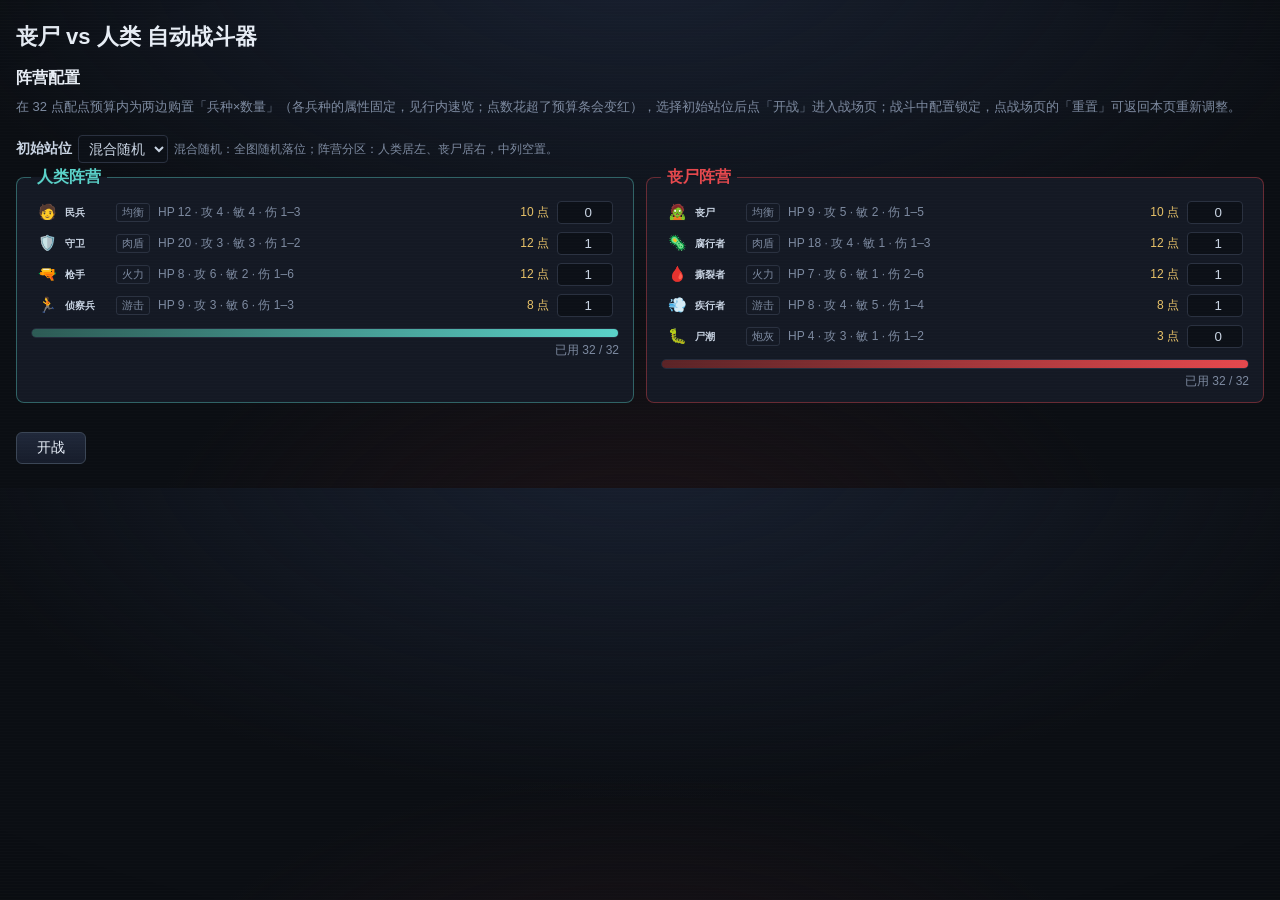
==== commit 3dcda329: "feat(ui): dark styles for unit rows and budget bar; composition hint" ====
--- a/src/index.html
+++ b/src/index.html
@@ -21,7 +21,7 @@
 <!-- 配置ページ（画面 1/2。暗色テーマクラスは #16 仕様 S8 の検査対象） -->
 <section id="config-screen" class="dark-theme">
   <h2>阵营配置</h2>
-  <p class="hint">调整两边的角色人数与属性，选择初始站位后点「开战」进入战场页；战斗中配置锁定，点战场页的「重置」可返回本页重新调整。</p>
+  <p class="hint">在 32 点配点预算内为两边购置「兵种×数量」（各兵种的属性固定，见行内速览；点数花超了预算条会变红），选择初始站位后点「开战」进入战场页；战斗中配置锁定，点战场页的「重置」可返回本页重新调整。</p>
   <div class="field global-field">
     <label for="config-placement">初始站位</label>
     <select id="config-placement">
--- a/src/styles.css
+++ b/src/styles.css
@@ -66,6 +66,40 @@
   .field input:focus, .field select:focus { outline: 1px solid var(--human); }
   .field.global-field { margin: 8px 0 2px; font-weight: bold; }
   .field .field-note { font-weight: normal; color: var(--ink-dim); font-size: 12px; }
+  /* 兵種行＋数量入力＋予算バー（#18 仕様: 編成制。暗色変数体系の上に載せる） */
+  .unit-row {
+    display: flex; align-items: center; gap: 8px;
+    padding: 3px 6px; margin: 2px 0; font-size: 13px;
+    border-radius: 4px;
+  }
+  .unit-row:hover { background: rgba(255, 255, 255, .03); }
+  .unit-row .unit-emoji { width: 20px; text-align: center; font-size: 15px; }
+  .unit-row .unit-name { width: 48px; color: var(--ink); font-weight: bold; }
+  .unit-row .unit-role {
+    width: 34px; text-align: center; font-size: 11px;
+    color: var(--ink-dim); border: 1px solid var(--line); border-radius: 3px;
+  }
+  .unit-row .unit-stats { flex: 1; color: var(--ink-dim); font-size: 12px; font-variant-numeric: tabular-nums; }
+  .unit-row .unit-cost { color: var(--gold); font-size: 12px; font-variant-numeric: tabular-nums; }
+  .unit-row input {
+    width: 56px; padding: 3px 5px;
+    background: #0c1017; border: 1px solid var(--line); color: var(--ink);
+    border-radius: 4px; text-align: right;
+  }
+  .unit-row input:focus { outline: 1px solid var(--human); }
+  .budget-bar {
+    height: 10px; border-radius: 5px; background: #1a212e;
+    overflow: hidden; border: 1px solid #232b3b; margin-top: 8px;
+  }
+  .budget-fill { height: 100%; width: 0; background: linear-gradient(90deg, #2c5a54, var(--human)); transition: width .25s ease; }
+  fieldset.faction.zombie .budget-fill { background: linear-gradient(90deg, #5a2326, var(--zombie)); }
+  .budget-bar.over { border-color: var(--zombie); box-shadow: 0 0 8px rgba(229, 72, 77, .5); }
+  .budget-bar.over .budget-fill { background: linear-gradient(90deg, #7a1f24, #ff7b80); }
+  .budget-num {
+    font-size: 12px; color: var(--ink-dim); text-align: right; margin-top: 3px;
+    font-variant-numeric: tabular-nums;
+  }
+  .budget-bar.over ~ .budget-num { color: #ff7b80; font-weight: bold; }
   .error { color: #ff7b80; font-size: 14px; min-height: 1.2em; margin: 8px 0 4px; }
   .actions { margin: 4px 0 8px; }
   button {
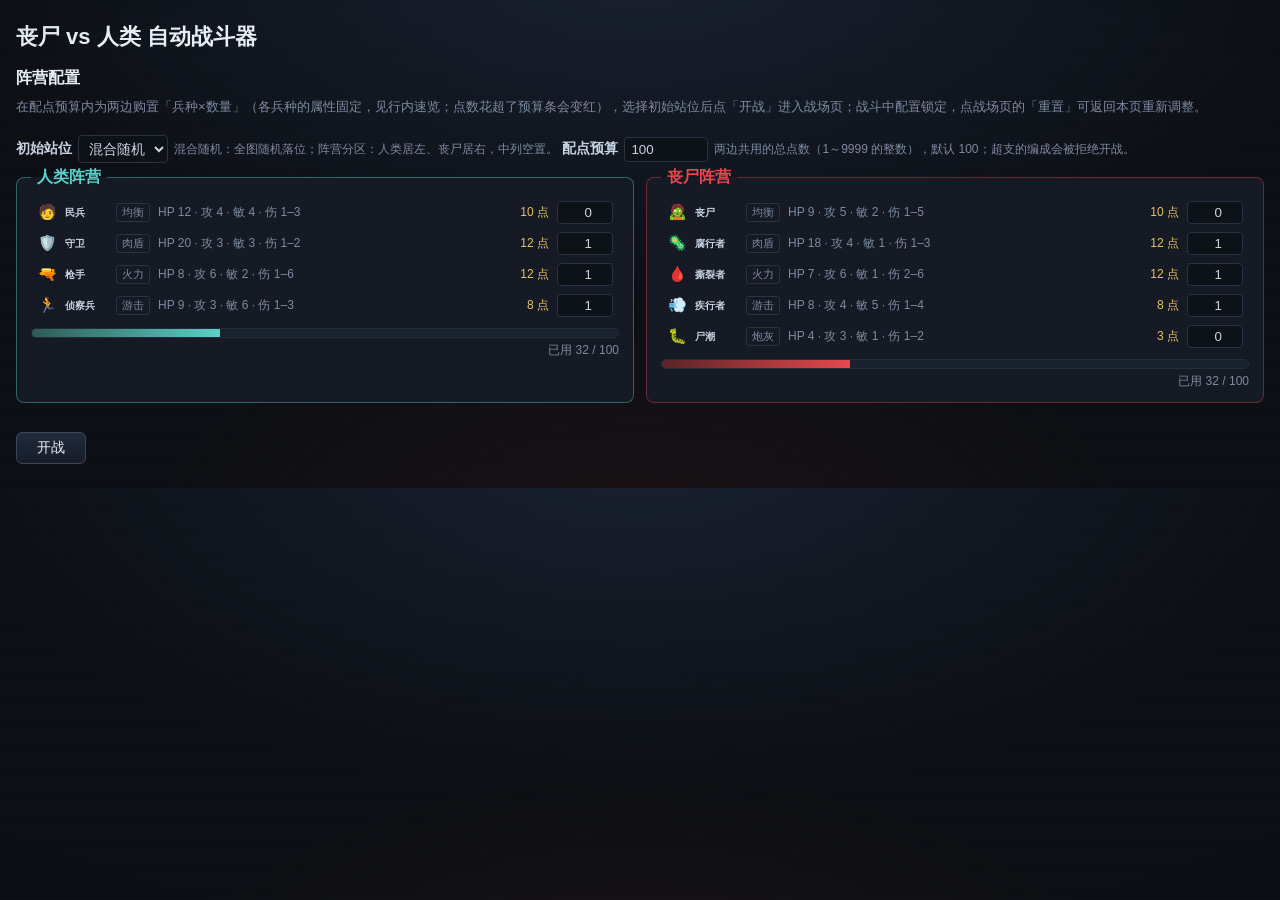
==== commit 016fed7a: "feat(game): default point budget 100, configurable per battle (V9)" ====
--- a/src/index.html
+++ b/src/index.html
@@ -21,7 +21,7 @@
 <!-- 配置ページ（画面 1/2。暗色テーマクラスは #16 仕様 S8 の検査対象） -->
 <section id="config-screen" class="dark-theme">
   <h2>阵营配置</h2>
-  <p class="hint">在 32 点配点预算内为两边购置「兵种×数量」（各兵种的属性固定，见行内速览；点数花超了预算条会变红），选择初始站位后点「开战」进入战场页；战斗中配置锁定，点战场页的「重置」可返回本页重新调整。</p>
+  <p class="hint">在配点预算内为两边购置「兵种×数量」（各兵种的属性固定，见行内速览；点数花超了预算条会变红），选择初始站位后点「开战」进入战场页；战斗中配置锁定，点战场页的「重置」可返回本页重新调整。</p>
   <div class="field global-field">
     <label for="config-placement">初始站位</label>
     <select id="config-placement">
@@ -29,6 +29,11 @@
       <option value="split">阵营分区</option>
     </select>
     <span class="field-note">混合随机：全图随机落位；阵营分区：人类居左、丧尸居右，中列空置。</span>
+  </div>
+  <div class="field global-field">
+    <label for="config-budget">配点预算</label>
+    <input type="number" id="config-budget" min="1" max="9999" step="1" value="100">
+    <span class="field-note">两边共用的总点数（1～9999 的整数），默认 100；超支的编成会被拒绝开战。</span>
   </div>
   <div id="faction-configs" class="factions"></div>
   <div id="config-error" class="error"></div>
